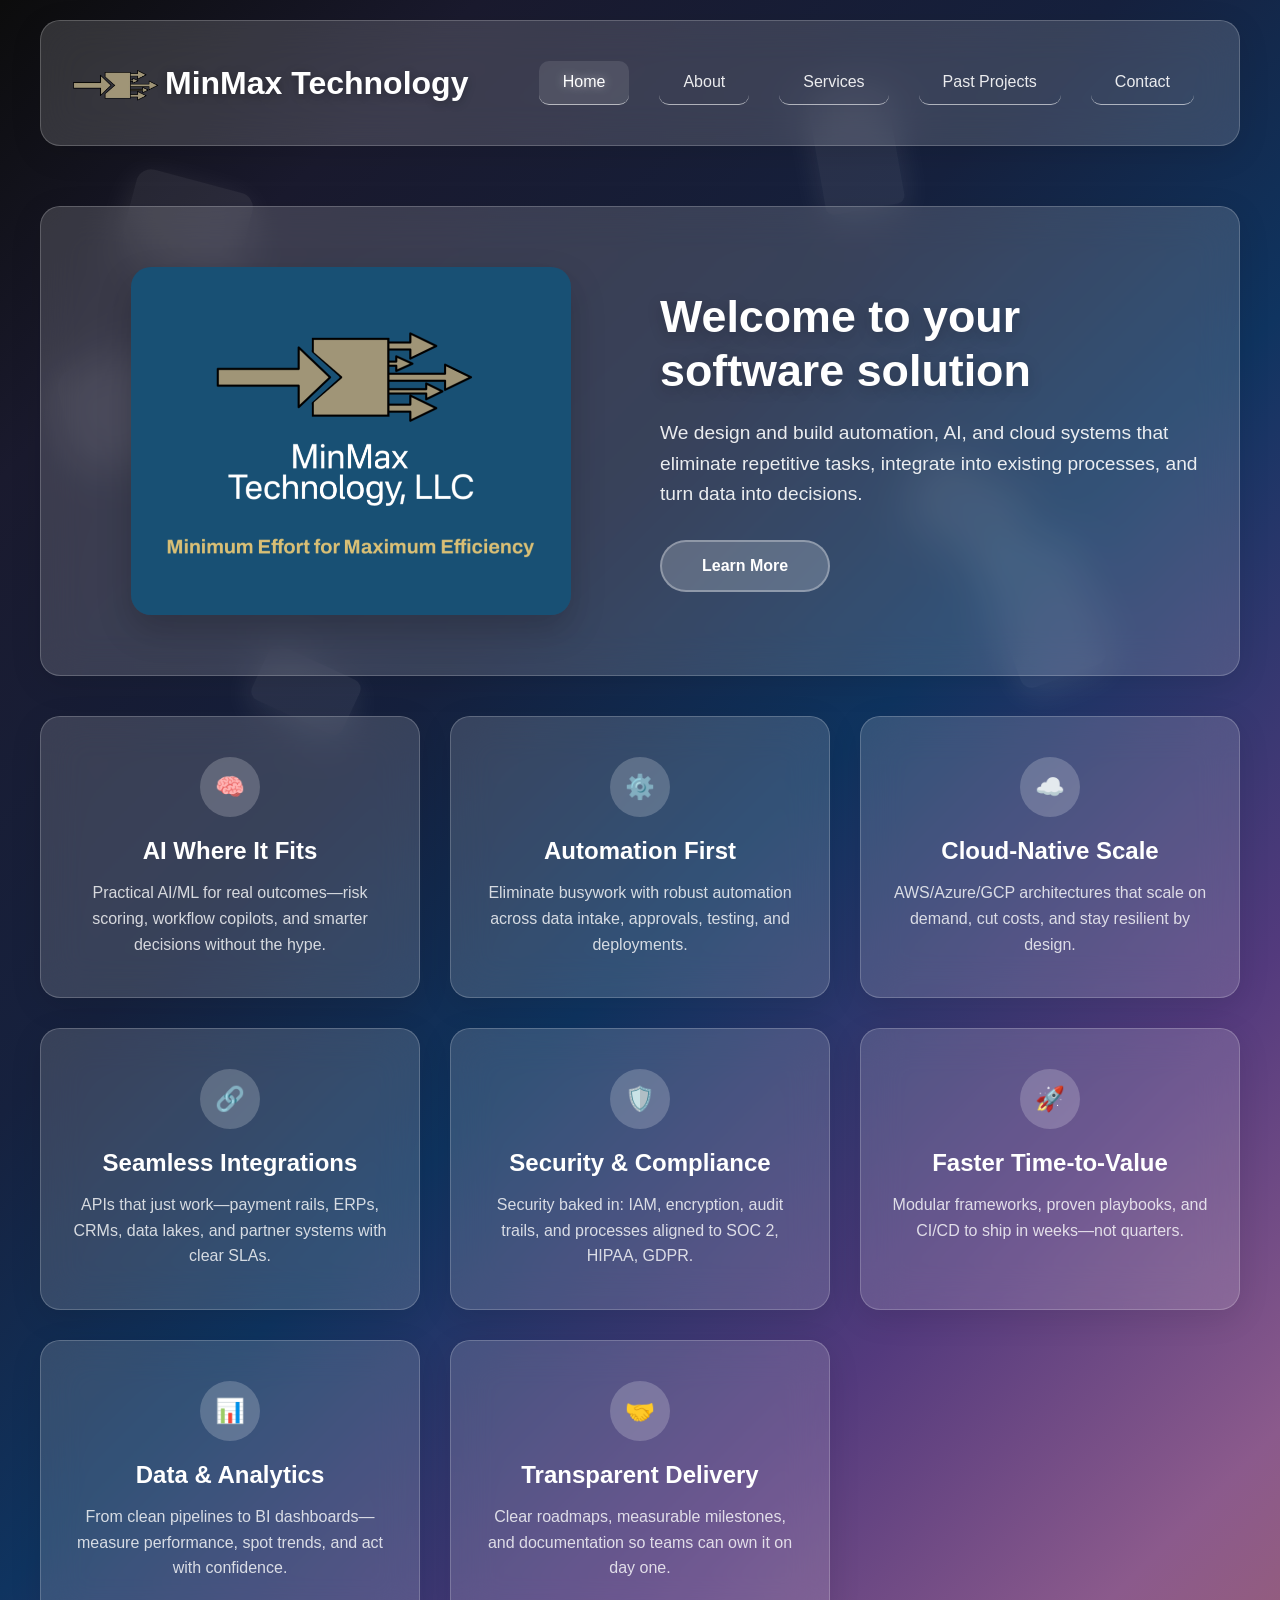
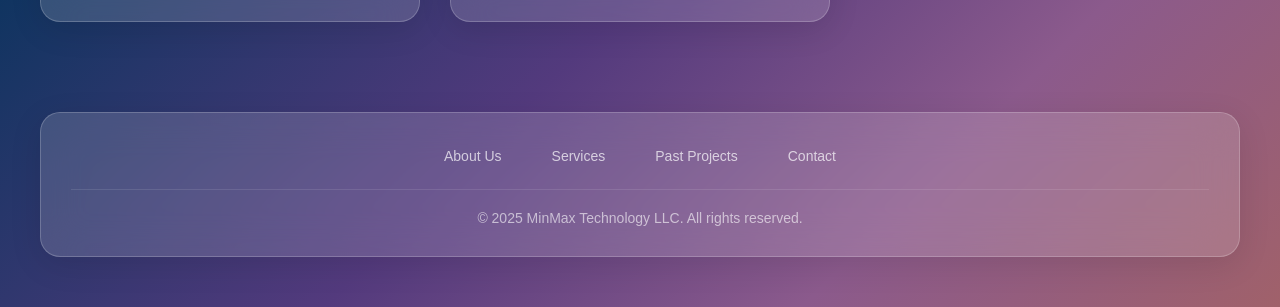
==== index.html @ 724b99bb "Update index.html" ====
<!DOCTYPE html>
<html lang="en">
<head>
    <meta charset="UTF-8">
    <meta name="viewport" content="width=device-width, initial-scale=1.0">
    <title>MinMax Technology</title>
    
    <link rel="stylesheet" href="minmaxcss.css">

    <style>
        
    </style>
</head>
<body>
    <div class="bg-shapes">
        <div class="shape"></div>
        <div class="shape"></div>
        <div class="shape"></div>
        <div class="shape"></div>
        <div class="shape"></div>
        <div class="shape"></div>
    </div>

    <!-- SINGLE NAVIGATION HEADER -->
    <header>
        <div class="container">
            <nav class="glass">
                <div class="logo" onclick="showPage('home')">
                    <div class="logo-icon">
						<img src="images/favicon.png" alt="Modern Technology Interaction" width="100"/>
                    </div>
                    <span>MinMax Technology</span>
                </div>
                <div class="nav-links">
                    <a href="#" onclick="showPage('home')" class="active">Home</a>
                    <a href="#" onclick="showPage('about')">About</a>
                    <a href="#" onclick="showPage('services')">Services</a>
					<a href="#" onclick="showPage('casestudies')">Past Projects</a>
                    <a href="#" onclick="showPage('contact')">Contact</a>
					
                </div>
            </nav>
        </div>
    </header>

    <!-- HOME PAGE -->
    <div id="home" class="page active">
        <div class="container">
            <div class="content-wrapper">
                <section class="hero glass">
                    <div class="hero-image">
                        <img src="images/MainLogo.png" alt="Modern Technology Interaction" />
                    </div>
                    <div class="hero-content">
                        <h1>Welcome to your software solution</h1>
                        <p>We design and build automation, AI, and cloud systems that eliminate repetitive tasks, integrate into existing processes, and turn data into decisions.</p>
                        <a href="#" class="cta-button" onclick="showPage('about')">Learn More</a>
                    </div>
                </section>

				<section class="features">
				  <div class="feature-card glass">
					<div class="feature-icon">🧠</div>
					<h3>AI Where It Fits</h3>
					<p>Practical AI/ML for real outcomes—risk scoring, workflow copilots, and smarter decisions without the hype.</p>
				  </div>

				  <div class="feature-card glass">
					<div class="feature-icon">⚙️</div>
					<h3>Automation First</h3>
					<p>Eliminate busywork with robust automation across data intake, approvals, testing, and deployments.</p>
				  </div>

				  <div class="feature-card glass">
					<div class="feature-icon">☁️</div>
					<h3>Cloud-Native Scale</h3>
					<p>AWS/Azure/GCP architectures that scale on demand, cut costs, and stay resilient by design.</p>
				  </div>

				  <div class="feature-card glass">
					<div class="feature-icon">🔗</div>
					<h3>Seamless Integrations</h3>
					<p>APIs that just work—payment rails, ERPs, CRMs, data lakes, and partner systems with clear SLAs.</p>
				  </div>

				  <div class="feature-card glass">
					<div class="feature-icon">🛡️</div>
					<h3>Security & Compliance</h3>
					<p>Security baked in: IAM, encryption, audit trails, and processes aligned to SOC 2, HIPAA, GDPR.</p>
				  </div>

				  <div class="feature-card glass">
					<div class="feature-icon">🚀</div>
					<h3>Faster Time-to-Value</h3>
					<p>Modular frameworks, proven playbooks, and CI/CD to ship in weeks—not quarters.</p>
				  </div>

				  <div class="feature-card glass">
					<div class="feature-icon">📊</div>
					<h3>Data & Analytics</h3>
					<p>From clean pipelines to BI dashboards—measure performance, spot trends, and act with confidence.</p>
				  </div>

				  <div class="feature-card glass">
					<div class="feature-icon">🤝</div>
					<h3>Transparent Delivery</h3>
					<p>Clear roadmaps, measurable milestones, and documentation so teams can own it on day one.</p>
				  </div>
				</section>

            </div>
        </div>
    </div>

   <!-- ABOUT PAGE -->
	<div id="about" class="page">
		<div class="container">
			<div class="content-wrapper">
				<section class="about-content">
				<div class="about-text glass" style="grid-column:1 / -1;max-width:900px;margin:0 auto;text-align:center;">
					<h2>Our Philosophy</h2>
					<p>At MinMax Technology, everything we build starts with three pillars: <strong>Integrity</strong>, <strong>Commitment to Satisfaction</strong>, and <strong>Affordability</strong>.</p>
					<p>Our customer specific consulting, provides clients solutions tailored to their specific needs. Our goal is to provide or create the best software at the best possible price. Our expert team will find or create easy to adopt tools that make the most sense for you.</p>
					<p>Helping clients is not just building a tool or implementing software. At MinMax Technology we are with you through the entire process. Our goal is to develop a quality product that your team will be experts in using. The final project is just the beginning. Our customer support team will be available to field questions and provide ongoing support.</p>
					<p>We design smart, streamlined solutions that deliver real, measurable value. Our pricing is always fair and transparent, allowing us to focus on what matters most—your company and its needs.</p>
					<a href="#" class="cta-button" onclick="showPage('services')">Our Services</a>
				</div>
				</section>


 <!-- Team section temporarily disabled
				<section class="team-section">
					<h2>Meet Our Team</h2>
					<div class="team-grid">
						<div class="team-member glass">
							<div class="team-avatar">👨‍💼</div>
							<h3>John Anderson</h3>
							<p class="role">CEO & Founder</p>
							<p class="bio">Visionary leader with 15+ years in digital innovation, driving our mission to create exceptional user experiences.</p>
							<div class="team-social">
								<a href="#" title="Email">📧</a>
								<a href="#" title="LinkedIn">💼</a>
								<a href="#" title="Twitter">🐦</a>
							</div>
						</div>
						<div class="team-member glass">
							<div class="team-avatar">👩‍🎨</div>
							<h3>Sarah Chen</h3>
							<p class="role">Creative Director</p>
							<p class="bio">Award-winning designer specializing in modern UI/UX, bringing artistic vision to every project.</p>
							<div class="team-social">
								<a href="#" title="Email">📧</a>
								<a href="#" title="LinkedIn">💼</a>
								<a href="#" title="Portfolio">🎨</a>
							</div>
						</div>
						<div class="team-member glass">
							<div class="team-avatar">👨‍💻</div>
							<h3>Michael Torres</h3>
							<p class="role">Lead Developer</p>
							<p class="bio">Full-stack expert passionate about clean code and innovative web technologies.</p>
							<div class="team-social">
								<a href="#" title="Email">📧</a>
								<a href="#" title="LinkedIn">💼</a>
								<a href="#" title="GitHub">💻</a>
							</div>
						</div>
						<div class="team-member glass">
							<div class="team-avatar">👩‍💻</div>
							<h3>Emma Wilson</h3>
							<p class="role">Senior Developer</p>
							<p class="bio">Frontend specialist with expertise in React and modern JavaScript frameworks.</p>
							<div class="team-social">
								<a href="#" title="Email">📧</a>
								<a href="#" title="LinkedIn">💼</a>
								<a href="#" title="GitHub">💻</a>
							</div>
						</div>
						<div class="team-member glass">
							<div class="team-avatar">👨‍🎨</div>
							<h3>David Kim</h3>
							<p class="role">UX Designer</p>
							<p class="bio">User experience expert focused on creating intuitive and accessible digital products.</p>
							<div class="team-social">
								<a href="#" title="Email">📧</a>
								<a href="#" title="LinkedIn">💼</a>
								<a href="#" title="Behance">🎨</a>
							</div>
						</div>
						<div class="team-member glass">
							<div class="team-avatar">👩‍💼</div>
							<h3>Lisa Martinez</h3>
							<p class="role">Project Manager</p>
							<p class="bio">Certified PMP with a track record of delivering complex projects on time and budget.</p>
							<div class="team-social">
								<a href="#" title="Email">📧</a>
								<a href="#" title="LinkedIn">💼</a>
								<a href="#" title="Calendar">📅</a>
							</div>
						</div>
					</div>
				</section>
				 -->
			</div>
		</div>
	</div>


    <!-- SERVICES PAGE -->
    <div id="services" class="page">
        <div class="container">
            <div class="content-wrapper" style="text-align:center;">
				<section class="service-card glass" style="margin-bottom: 2rem; text-align:center;">
				  <h1>Our Services</h1>
				  <p></p>
				  <h2>From automation and AI to cloud, integrations, and enterprise platforms — we deliver technology that streamlines operations, reduces costs, and accelerates growth.</h2>
				  <p></p>
				  <a href="#" class="cta-button" onclick="showPage('casestudies')">Past Projects</a>
				</section>
                <section class="services-grid">
					<div class="service-card glass">
						<div class="service-header">
							<div class="service-icon">🎨</div> <!-- Fits already -->
							<h3>Custom Software Development</h3>
						</div>
						<p>Web Apps (Java, .NET, Python, PHP), Mobile Apps (iOS, Android, Flutter), Desktop (Electron, Qt), Cross-platform, Legacy Migration. </p>
					</div>

					<div class="service-card glass">
						<div class="service-header">
							<div class="service-icon">💻</div> <!-- Fits already -->
							<h3>Enterprise Application Development</h3>
						</div>
						<p>ERP/CRM/HRMS/DMS systems, automation tools, Salesforce/Zoho/HubSpot, workflow engines. </p>
					</div>

					<div class="service-card glass">
						<div class="service-header">
							<div class="service-icon">☁️</div> <!-- Changed from 📱 to cloud -->
							<h3>Cloud Services & Infrastructure</h3>
						</div>
						<p>AWS, Azure, GCP; cloud migration, serverless apps, IaC with Terraform/CDK, cost optimization. </p>
					</div>

					<div class="service-card glass">
						<div class="service-header">
							<div class="service-icon">🚀</div> <!-- Fits already -->
							<h3>DevOps, SRE & Automation</h3>
						</div>
						<p>CI/CD, Docker, Kubernetes, monitoring (Prometheus, ELK), SRE practices, chaos engineering. </p>
					</div>

					<div class="service-card glass">
						<div class="service-header">
							<div class="service-icon">🤖</div> <!-- Changed from ☁️ to robot -->
							<h3>Artificial Intelligence & Machine Learning</h3>
						</div>
						<p>Forecasting, NLP (chatbots, sentiment), ML ops, recommendation engines, AI for verticals. </p>
					</div>

					<div class="service-card glass">
						<div class="service-header">
							<div class="service-icon">👁️</div> <!-- Changed from 🔐 to eye -->
							<h3>Computer Vision Services</h3>
						</div>
						<p>OCR, object detection, face/emotion, license plates, industrial vision, AI surveillance. </p>
					</div>

					<div class="service-card glass">
						<div class="service-header">
							<div class="service-icon">📊</div> <!-- Changed from 🔐 to chart -->
							<h3>Data Engineering & Analytics</h3>
						</div>
						<p>ETL, data lakes, warehouses, real-time pipelines, BI tools (Power BI, Tableau, Looker). </p>
					</div>			

					<div class="service-card glass">
						<div class="service-header">
							<div class="service-icon">🧠</div> <!-- Changed from 🔐 to brain -->
							<h3>Generative AI & Agentic AI</h3>
						</div>
						<p>LLM chatbots, RAG, embeddings, custom tuning, AI co-pilots for CRM/ERP/dev tools.  </p>
					</div>

					<div class="service-card glass">
						<div class="service-header">
							<div class="service-icon">🧪</div> <!-- Changed from 🔐 to lab flask -->
							<h3>QA & Testing Services</h3>
						</div>
						<p>Manual, automation, API, performance, security testing with full coverage tooling. </p>
					</div>	

					<div class="service-card glass">
						<div class="service-header">
							<div class="service-icon">🛡️</div> <!-- Changed from 🔐 to shield -->
							<h3>Cybersecurity & Compliance</h3>
						</div>
						<p>Pen testing, IAM, SOC 2, HIPAA, GDPR, code audits, SIEM, threat detection.  </p>
					</div>						

					<div class="service-card glass">
						<div class="service-header">
							<div class="service-icon">🔗</div> <!-- Changed from 🔐 to chain link -->
							<h3>API & Integration Services</h3>
						</div>
						<p>REST, GraphQL, gateways, Kafka, 3rd-party integrations, webhook-based systems. </p>
					</div>	

					<div class="service-card glass">
						<div class="service-header">
							<div class="service-icon">⚡</div> <!-- Changed from 🔐 to lightning -->
							<h3>Low-Code / No-Code Solutions</h3>
						</div>
						<p>Internal dashboards, workflow builders, drag/drop tools (PowerApps, OutSystems).  </p>
					</div>		
										
					<div class="service-card glass">
						<div class="service-header">
							<div class="service-icon">🎯</div> <!-- Changed from 🔐 to target -->
							<h3>UI/UX Design & Frontend</h3>
						</div>
						<p>Wireframes, responsive layouts, accessibility audits, component libraries, design systems.  </p>
					</div>		

					<div class="service-card glass">
						<div class="service-header">
							<div class="service-icon">🏭</div> <!-- Changed from 🔐 to factory -->
							<h3>Industry-specific Digital Solutions</h3>
						</div>
						<p>Insurance, Fintech, Retail, Logistics, Healthcare, Manufacturing — tailored digital tools. </p>
					</div>		

					<div class="service-card glass">
						<div class="service-header">
							<div class="service-icon">🔬</div> <!-- Changed from 🔐 to microscope -->
							<h3>Emerging Tech & R&D</h3>
						</div>
						<p>Blockchain, IoT, Digital Twins, AR/VR, voice assistants, edge computing innovation. </p>
					</div>		

					<div class="service-card glass">
						<div class="service-header">
							<div class="service-icon">👥</div> <!-- Changed from 🔐 to people -->
							<h3>IT Consulting & Staff Augmentation</h3>
						</div>
						<p>Tech strategy, app support, dedicated dev/QA/PMs, 24x7 ops, transformation guidance.  </p>
					</div>
		
                </section>
            </div>
        </div>
    </div>
	

	
	<!-- Case Studies PAGE -->
<div id="casestudies" class="page">
  <div class="container">
    <div class="content-wrapper">

      <section class="service-card glass" style="margin-bottom: 2rem;">
        <h1>Smarter Insurance Decisions Through Automation</h1>
        <p></p>
        <p>An insurance company in the Middle East was stuck with a slow, rule-heavy process that made it hard to keep up with the market. Every change meant manual updates, delays, and the risk of human error. By using AI to gather data automatically, identify risks faster, and update models in real time, the underwriting process became quicker, more accurate, and consistent — freeing staff to focus on high-value decisions and giving customers faster answers.</p>
        <h4 style="color:black;font-weight:bold;">Sector: Insurance</h4>
      </section>

      <section class="service-card glass" style="margin-bottom: 2rem;">
        <h1>Turning Credit Assessments from Slow to Streamlined</h1>
        <p></p>
        <p>A fast-growing lender in the Philippines was held back by an outdated, manual process for assessing credit risk. Slow decision-making, limited data access, and rigid rules made it hard to adapt to changing market conditions. With AI-driven risk models and automated data analysis, credit assessments became faster, more accurate, and tailored to the company’s strategy. This reduced the risk of defaults, improved portfolio quality, and gave the business a stronger competitive edge.</p>
        <h4 style="color:black;font-weight:bold;">Sector: Finance</h4>
      </section>

      <section class="service-card glass" style="margin-bottom: 2rem;">
        <h1>Modernizing Payments Platforms for Growth</h1>
        <p></p>
        <p>A leading U.S. payments provider was limited by an outdated platform that couldn’t scale, adapt, or meet modern compliance standards. Inefficient workflows, rising maintenance costs, and rigid technology slowed innovation. By adopting a re-engineered, cloud-enabled platform with modern architecture, streamlined processes, and improved governance, the business gained the flexibility to scale, cut development time and costs, improve user experience, and stay ahead of industry changes.</p>
        <h4 style="color:black;font-weight:bold;">Sector: Finance</h4>
      </section>

      <section class="service-card glass" style="margin-bottom: 2rem;">
        <h1>Bringing Modern Portals to Legacy Insurance Systems</h1>
        <p></p>
        <p>A major insurance provider in the Middle East and Africa needed to launch multiple digital portals quickly without fully replacing its legacy systems. Market demands, tight timelines, and limited experience with new technologies made this a challenge. By creating nimble, user-friendly portals that integrated seamlessly with existing systems, the solution delivered faster time-to-market, improved user satisfaction, and expanded access across customers, brokers, and employees — all while preserving prior technology investments and enabling future growth.</p>
        <h4 style="color:black;font-weight:bold;">Sector: Insurance</h4>
      </section>

      <section class="service-card glass" style="margin-bottom: 2rem;">
        <h1>Modernizing a Global Insurance Core for the Digital Era</h1>
        <p></p>
        <p>A leading $10B insurance provider operating across MENA and Europe faced the challenge of running a feature-rich but outdated monolithic core application that was slow, costly, and hard to scale. Competitive pressure and shifting technology demands made modernization urgent. Through a phased approach, the core was re-architected with microservices, modular front-end migrations, and cloud-ready, configurable components. This improved maintainability, flexibility, and scalability, boosted process efficiency by 5x, cut feature delivery time by two-thirds, and reduced costs by 30% per feature — all while enhancing customer experience and laying the foundation for future growth.</p>
        <h4 style="color:black;font-weight:bold;">Sector: Insurance</h4>
      </section>

      <section class="service-card glass" style="margin-bottom: 2rem;">
        <h1>Real-Time Logistics Visibility with Cloud-Native Solutions</h1>
        <p></p>
        <p>A U.S.-based logistics aggregator needed to scale quickly while improving shipment visibility and streamlining integrations with multiple carriers and partners. Legacy systems couldn’t keep pace, and the lack of real-time tracking slowed operations and impacted customer experience. By leveraging a cloud-native, serverless architecture with AWS services for event-driven workflows, real-time analytics, and secure integrations, the platform gained the flexibility to scale on demand, deliver accurate shipment updates instantly, and reduce integration complexity — all while ensuring robust security and compliance.</p>
        <h4 style="color:black;font-weight:bold;">Sector: Logistics</h4>
      </section>

      <section class="service-card glass" style="margin-bottom: 2rem;">
        <h1>Faster Banking Features Without Disrupting the Core</h1>
        <p></p>
        <p>A Germany-based core banking software provider needed to speed up feature delivery and handle custom implementations without straining its core development team. The challenge included a shortage of specialized cloud engineering skills, integration hurdles between on-premise and cloud environments, and rising implementation costs. By adopting a hybrid cloud model with dedicated development teams, best-practice integration standards, and automation for testing and deployment, the solution delivered faster feature rollouts, improved cost efficiency, and strengthened security and compliance — all while maintaining seamless banking operations.</p>
        <h4 style="color:black;font-weight:bold;">Sector: Finance</h4>
      </section>

      <section class="service-card glass" style="margin-bottom: 2rem;">
        <h1>Simplifying Financial API Integrations</h1>
        <p></p>
        <p>A fintech company in Africa needed to connect its lending and mobile wallet platforms with payment gateways, telecom providers, and other financial services. Existing APIs were slow to integrate, hard to scale, and lacked built-in compliance features. By redesigning the API infrastructure for scalability and adopting robust API management tools, integrations became faster, more secure, and easier to maintain. Automated testing, agile development, and clear documentation further reduced integration time, improved performance, and accelerated the rollout of new features.</p>
        <h4 style="color:black;font-weight:bold;">Sector: Finance</h4>
      </section>

      <section class="service-card glass" style="margin-bottom: 2rem;">
        <h1>Seamless Logistics Integrations with Open-Source APIs</h1>
        <p></p>
        <p>A nationwide U.S. logistics provider faced complex, error-prone integrations with shipping carriers, customs authorities, and supply chain platforms. Manual processes slowed operations, inaccurate data caused delays, and the existing setup couldn’t scale to support growth. By implementing an open-source API integration tool with customizable workflows and real-time data synchronization, the solution streamlined processes, improved data accuracy, reduced manual errors, and enhanced scalability — enabling faster decision-making, better customer experiences, and the flexibility to integrate with new partners efficiently.</p>
        <h4 style="color:black;font-weight:bold;">Sector: Logistics</h4>
      </section>

      <section class="service-card glass" style="margin-bottom: 2rem;">
        <h1>Scaling QA for a Global Clinical Research Leader</h1>
        <p></p>
        <p>A leading $5B clinical research organization in Ireland needed to scale its quality assurance capabilities to keep pace with a growing portfolio of projects. Coordinating across multiple vendors, aligning testing practices with internal standards, and managing complex test data were significant challenges. By implementing a structured testing strategy with strong communication loops, realistic test environments, strict data privacy controls, and collaborative workflows, the solution improved testing efficiency, enhanced software quality, and ensured consistent, secure, and timely delivery of project outcomes.</p>
        <h4 style="color:black;font-weight:bold;">Sector: Clinical</h4>
      </section>

      <section class="service-card glass" style="margin-bottom: 2rem;">
        <h1>Boosting Insurance Software Quality with Automation Testing</h1>
        <p></p>
        <p>A North America–based startup in insurance regulatory solutions needed to improve the quality, speed, and reliability of its software testing to meet aggressive go-to-market goals. Complex integrations, legacy system compatibility, and the need for high-performance API testing created significant challenges. By introducing reusable automated test suites, integrating testing into CI/CD pipelines, and validating performance at scale, the solution streamlined testing workflows, improved defect detection, and accelerated release cycles — resulting in faster delivery, higher software quality, and better customer satisfaction.</p>
        <h4 style="color:black;font-weight:bold;">Sector: Insurance</h4>
      </section>

      <section class="service-card glass" style="margin-bottom: 2rem;">
        <h1>Streamlining Payments Development with CI/CD Automation</h1>
        <p></p>
        <p>A North America–based payments startup needed to streamline its software development and deployment processes to support growth and improve delivery speed. Collaboration gaps, manual workflows, and inconsistent environments were slowing progress. By adopting enterprise DevOps practices — including CI/CD pipelines, infrastructure as code, automated testing, and proactive monitoring — the solution improved team collaboration, reduced errors, and accelerated release cycles. This resulted in more efficient workflows, higher software quality, and faster time-to-market for new features.</p>
        <h4 style="color:black;font-weight:bold;">Sector: Finance</h4>
      </section>

      <section class="service-card glass" style="margin-bottom: 2rem;">
        <h1>And many more!</h1>
        <p></p>
		<a href="#" class="cta-button" onclick="showPage('contact')">Contact Us!</a>
      </section>

    </div>
  </div>
</div>


	
	

    <!-- CONTACT PAGE -->
    <div id="contact" class="page">
        <div class="container">
            <div class="content-wrapper">
                <section class="contact-grid">
                    <div class="contact-form glass">
                        <h2>Get In Touch</h2>
						<form id="contactForm"
							  action="https://formspree.io/f/xrbkadon"
							  method="POST"
							  accept-charset="UTF-8">

						  <div class="form-group">
							<label for="full-name">Full Name</label>
							<input type="text" id="full-name" name="name"
								   placeholder="Enter your full name"
								   required autocomplete="name">
						  </div>

						  <div class="form-group">
							<label for="email">Email Address</label>
							<!-- Formspree expects the user's email in "email" -->
							<input type="email" id="email" name="email"
								   placeholder="Enter your email"
								   required autocomplete="email" inputmode="email">
						  </div>

						  <div class="form-group">
							<label for="subject">Subject</label>
							<input type="text" id="subject" name="subject"
								   placeholder="What's this about?">
						  </div>

						  <div class="form-group">
							<label for="message">Message</label>
							<textarea id="message" name="message"
									  placeholder="Tell us about your project..."
									  required></textarea>
						  </div>

						  <!-- Optional: customize email subject line -->
						  <input type="hidden" name="_subject" value="New MinMax Technology Email!">

						  <!-- Honeypot for spam bots -->
						  <input type="text" name="_gotcha" style="display:none" tabindex="-1" autocomplete="off">

						  <!-- Optional: redirect after success -->
						  <input type="hidden" name="_next" value="https://minmaxtechnology.com/thank-you.html">

						  <!-- Use a plain submit input to avoid JS intercepts -->
						  <input type="submit" value="Send Message" class="cta-button">
						</form>


                    </div>

                    <div class="contact-info glass">
                        <h2>Contact Information</h2>
                        
                        <div class="contact-item">
                            <div class="contact-item-icon">📧</div>
                            <div class="contact-item-text">
                                <h4>Email</h4>
                                <p>Sales@MinMaxTechnology.com</p>
                            </div>
                        </div>

                    </div>
                </section>
            </div>
        </div>
    </div>

    <!-- SINGLE FOOTER -->
    <div id="footer">
        <div class="container">
            <footer class="glass">
                <div class="footer-content">
					<div class="footer-links">
						<a href="#" onclick="showPage('about')">About Us</a>
						<a href="#" onclick="showPage('services')">Services</a>
						<a href="#" onclick="showPage('casestudies')">Past Projects</a>
						<a href="#" onclick="showPage('contact')">Contact</a>
					</div>
                    <div class="copyright">
                        &copy; 2025 MinMax Technology LLC. All rights reserved.</a>
                    </div>
                </div>
            </footer>
        </div>
    </div>
<script src="minmaxjs.js"></script>
</body>
</html>
---- minmaxcss.css ----
@charset "utf-8";
/*

TemplateMo 592 glossy touch

https://templatemo.com/tm-592-glossy-touch

*/

* {
    margin: 0;
    padding: 0;
    box-sizing: border-box;
    button[type="submit"] {
        font-family: inherit;
        font-size: 16px;
    }
}
body {
    font-family: "Segoe UI", Tahoma, Geneva, Verdana, sans-serif;
    background: linear-gradient(
        135deg,
        #0c0c0c 0%,
        #1a1a2e 15%,
        #16213e 35%,
        #0f3460 50%,
        #533a7d 70%,
        #8b5a8c 85%,
        #a0616a 100%
    );
    min-height: 100vh;
    overflow-x: hidden;
}
/* Animated background elements */
.bg-shapes {
    position: fixed;
    top: 0;
    left: 0;
    width: 100%;
    height: 100%;
    z-index: -1;
    overflow: hidden;
}
.shape {
    position: absolute;
    background: rgba(255, 255, 255, 0.08);
    animation: float 6s ease-in-out infinite;
    box-shadow: 0 8px 32px rgba(255, 255, 255, 0.1);
}
.shape:nth-child(1) {
    width: 120px;
    height: 80px;
    border-radius: 15px;
    top: 20%;
    left: 10%;
    animation-delay: 0s;
    transform: rotate(15deg);
}
.shape:nth-child(2) {
    width: 90px;
    height: 140px;
    border-radius: 12px;
    top: 60%;
    right: 15%;
    animation-delay: 2s;
    transform: rotate(-20deg);
}
.shape:nth-child(3) {
    width: 100px;
    height: 60px;
    border-radius: 10px;
    bottom: 20%;
    left: 20%;
    animation-delay: 4s;
    transform: rotate(25deg);
}
.shape:nth-child(4) {
    width: 80px;
    height: 120px;
    border-radius: 8px;
    top: 10%;
    right: 30%;
    animation-delay: 1s;
    transform: rotate(-10deg);
}
.shape:nth-child(5) {
    width: 110px;
    height: 70px;
    border-radius: 14px;
    bottom: 40%;
    right: 20%;
    animation-delay: 3s;
    transform: rotate(30deg);
}
.shape:nth-child(6) {
    width: 95px;
    height: 95px;
    border-radius: 20px;
    top: 40%;
    left: 5%;
    animation-delay: 5s;
    transform: rotate(-15deg);
}
@keyframes float {
    0%,
    100% {
        transform: translateY(0px) rotate(var(--start-rotation, 0deg));
    }
    50% {
        transform: translateY(-20px)
            rotate(calc(var(--start-rotation, 0deg) + 180deg));
    }
}
/* Glass container styles */
.glass {
    background: rgba(255, 255, 255, 0.15);
    backdrop-filter: blur(20px);
    border: 1px solid rgba(255, 255, 255, 0.2);
    border-radius: 20px;
    box-shadow: 0 8px 32px rgba(0, 0, 0, 0.1);
    transition: all 0.3s ease;
    position: relative;
    overflow: hidden;
}
.glass:hover {
    background: rgba(255, 255, 255, 0.2);
    transform: translateY(-5px);
    box-shadow: 0 15px 45px rgba(0, 0, 0, 0.15);
}
/* Header styles */
header {
    padding: 20px;
}
.container {
    max-width: 1200px;
    margin: 0 auto;
}
/* Navigation styles */
nav {
    display: flex;
    justify-content: space-between;
    align-items: center;
    padding: 30px 45px;
}
.logo {
    font-size: 32px;
    font-weight: bold;
    color: white;
    text-shadow: 0 2px 10px rgba(0, 0, 0, 0.3);
    display: flex;
    align-items: center;
    gap: 15px;
    cursor: pointer;
}
.logo-icon {
    width: 64px;
    height: 64px;
    display: flex;
    align-items: center;
    justify-content: center;
}
.logo-icon svg {
    width: 100%;
    height: 100%;
    filter: drop-shadow(0 2px 8px rgba(0, 0, 0, 0.3));
    transition: all 0.3s ease;
}
.logo:hover .logo-icon svg {
    transform: scale(1.1) translateY(-2px);
    filter: drop-shadow(0 4px 12px rgba(255, 255, 255, 0.4));
}
.nav-links {
    display: flex;
    gap: 30px;
}
.nav-links a {
    color: rgba(255, 255, 255, 0.9);
    text-decoration: none;
    font-weight: 500;
    transition: all 0.3s ease;
    padding: 12px 24px 13px 24px;
    border-radius: 10px;
    cursor: pointer;
    font-size: 16px;
	border-bottom: 1px solid rgba(255, 255, 255, 0.6);
}
.nav-links a:hover,
.nav-links a.active {
    color: white;
    background: rgba(255, 255, 255, 0.1);
    text-shadow: 0 0 10px rgba(255, 255, 255, 0.5);
}
/* Page system */
.page {
    display: none;
    min-height: 100vh;
    padding: 40px 20px 20px;
}
.page.active {
    display: block;
}
/* Content wrapper to contain page content */
.content-wrapper {
    min-height: calc(100vh - 300px);
}
/* Home page styles */
.hero {
    display: grid;
    grid-template-columns: 1fr 1fr;
    gap: 40px;
    align-items: center;
    padding: 60px 40px;
    margin-bottom: 40px;
}
.hero-image {
    display: flex;
    justify-content: center;
    align-items: center;
}
.hero-image img {
    width: 100%;
    max-width: 440px;
    height: auto;
    border-radius: 20px;
    box-shadow: 0 15px 35px rgba(0, 0, 0, 0.2);
}
.hero-content {
    text-align: left;
}
.hero h1 {
    font-size: 2.8rem;
    color: white;
    margin-bottom: 20px;
    text-shadow: 0 4px 15px rgba(0, 0, 0, 0.2);
    line-height: 1.2;
}
.hero p {
    font-size: 1.2rem;
    color: rgba(255, 255, 255, 0.9);
    margin-bottom: 30px;
    line-height: 1.6;
}
.cta-button {
    display: inline-block;
    padding: 15px 40px;
    background: rgba(255, 255, 255, 0.2);
    color: white;
    text-decoration: none;
    border-radius: 50px;
    font-weight: 600;
    font-family: "Segoe UI", Tahoma, Geneva, Verdana, sans-serif;
    transition: all 0.3s ease;
    border: 2px solid rgba(255, 255, 255, 0.3);
    cursor: pointer;
}
.cta-button:hover {
    background: rgba(255, 255, 255, 0.3);
    transform: translateY(-3px);
    box-shadow: 0 10px 25px rgba(0, 0, 0, 0.2);
}
button[type="submit"] {
    font-family: inherit;
    font-size: 16px;
}
.features {
    display: grid;
    grid-template-columns: repeat(auto-fit, minmax(300px, 1fr));
    gap: 30px;
    margin-bottom: 40px;
}
.feature-card {
    padding: 40px 30px;
    text-align: center;
    color: white;
}
.feature-icon {
    width: 60px;
    height: 60px;
    margin: 0 auto 20px;
    background: rgba(255, 255, 255, 0.2);
    border-radius: 50%;
    display: flex;
    align-items: center;
    justify-content: center;
    font-size: 24px;
}
.feature-card h3 {
    font-size: 1.5rem;
    margin-bottom: 15px;
    color: white;
}
.feature-card p {
    color: rgba(255, 255, 255, 0.8);
    line-height: 1.6;
}
/* About page styles */
.about-content {
    display: grid;
    grid-template-columns: 1fr 1fr;
    gap: 40px;
    margin-bottom: 40px;
    align-items: center;
}
.about-text {
    padding: 40px;
    color: white;
}
.about-text h2 {
    font-size: 2.5rem;
    margin-bottom: 20px;
    text-shadow: 0 2px 10px rgba(0, 0, 0, 0.3);
}
.about-text p {
    font-size: 1.1rem;
    line-height: 1.8;
    color: rgba(255, 255, 255, 0.9);
    margin-bottom: 20px;
}
.stats {
    display: grid;
    grid-template-columns: repeat(auto-fit, minmax(200px, 1fr));
    gap: 30px;
    margin-bottom: 60px;
}
.stat-card {
    text-align: center;
    padding: 30px;
    color: white;
}
.stat-number {
    font-size: 3rem;
    font-weight: bold;
    color: white;
    text-shadow: 0 2px 10px rgba(0, 0, 0, 0.3);
}
.stat-label {
    font-size: 1.1rem;
    color: rgba(255, 255, 255, 0.8);
    margin-top: 10px;
}
/* Team section styles */
.team-section {
    margin-bottom: 60px;
}
.team-section h2 {
    font-size: 2.5rem;
    color: white;
    text-align: center;
    margin-bottom: 50px;
    text-shadow: 0 2px 10px rgba(0, 0, 0, 0.3);
}
.team-grid {
    display: grid;
    grid-template-columns: repeat(3, 1fr);
    gap: 30px;
}
.team-member {
    padding: 40px 30px;
    text-align: center;
    color: white;
    transition: all 0.3s ease;
}
.team-member:hover {
    transform: translateY(-10px);
}
.team-avatar {
    width: 120px;
    height: 120px;
    background: rgba(255, 255, 255, 0.2);
    border-radius: 50%;
    margin: 0 auto 20px;
    display: flex;
    align-items: center;
    justify-content: center;
    font-size: 48px;
    backdrop-filter: blur(10px);
    border: 3px solid rgba(255, 255, 255, 0.3);
    transition: all 0.3s ease;
}
.team-member:hover .team-avatar {
    border-color: rgba(255, 255, 255, 0.5);
    transform: scale(1.05);
    background: rgba(255, 255, 255, 0.25);
}
.team-member h3 {
    font-size: 1.4rem;
    margin-bottom: 8px;
    color: white;
}
.team-member .role {
    font-size: 1rem;
    color: rgba(255, 255, 255, 0.7);
    margin-bottom: 15px;
}
.team-member .bio {
    font-size: 0.9rem;
    line-height: 1.6;
    color: rgba(255, 255, 255, 0.8);
    margin-bottom: 20px;
}
.team-social {
    display: flex;
    justify-content: center;
    gap: 15px;
}
.team-social a {
    width: 36px;
    height: 36px;
    background: rgba(255, 255, 255, 0.1);
    border-radius: 50%;
    display: flex;
    align-items: center;
    justify-content: center;
    color: rgba(255, 255, 255, 0.8);
    text-decoration: none;
    transition: all 0.3s ease;
    backdrop-filter: blur(10px);
    border: 1px solid rgba(255, 255, 255, 0.2);
}
.team-social a:hover {
    background: rgba(255, 255, 255, 0.2);
    transform: translateY(-3px);
    color: white;
}
/* Services page styles */
.services-grid {
    display: grid;
    grid-template-columns: repeat(auto-fit, minmax(350px, 1fr));
    gap: 30px;
    margin-bottom: 40px;
}
.service-card {
    padding: 40px 30px;
    color: white;
    text-align: left;
}
.service-header {
    display: flex;
    align-items: center;
    margin-bottom: 20px;
}
.service-icon {
    width: 50px;
    height: 50px;
    background: rgba(255, 255, 255, 0.2);
    border-radius: 10px;
    display: flex;
    align-items: center;
    justify-content: center;
    font-size: 20px;
    margin-right: 15px;
}
.service-card h3 {
    font-size: 1.4rem;
    color: white;
}
.service-card p {
    color: rgba(255, 255, 255, 0.8);
    line-height: 1.6;
    margin-bottom: 20px;
}
.service-features {
    list-style: none;
}
.service-features li {
    color: rgba(255, 255, 255, 0.7);
    margin-bottom: 8px;
    padding-left: 20px;
    position: relative;
}
.service-features li:before {
    content: "✓";
    position: absolute;
    left: 0;
    color: rgba(255, 255, 255, 0.9);
}
/* Contact page styles */
.contact-grid {
    display: grid;
    grid-template-columns: 1fr 1fr;
    gap: 40px;
    margin-bottom: 40px;
}
.contact-map-section {
    margin-top: 40px;
}
.contact-form {
    padding: 40px;
}
.contact-form h2 {
    color: white;
    font-size: 2rem;
    margin-bottom: 30px;
    text-shadow: 0 2px 10px rgba(0, 0, 0, 0.3);
}
.form-group {
    margin-bottom: 20px;
}
.form-group label {
    display: block;
    color: rgba(255, 255, 255, 0.9);
    margin-bottom: 8px;
    font-weight: 500;
}
.form-group input,
.form-group textarea {
    width: 100%;
    padding: 15px;
    background: rgba(255, 255, 255, 0.1);
    border: 1px solid rgba(255, 255, 255, 0.2);
    border-radius: 10px;
    color: white;
    font-size: 16px;
    font-family: "Segoe UI", Tahoma, Geneva, Verdana, sans-serif;
    backdrop-filter: blur(10px);
    transition: all 0.3s ease;
}
.form-group input:focus,
.form-group textarea:focus {
    outline: none;
    background: rgba(255, 255, 255, 0.15);
    border-color: rgba(255, 255, 255, 0.4);
    box-shadow: 0 0 20px rgba(255, 255, 255, 0.1);
}
.form-group input::placeholder,
.form-group textarea::placeholder {
    color: rgba(255, 255, 255, 0.6);
}
.form-group textarea {
    height: 120px;
    resize: vertical;
    line-height: 1.5;
}
.contact-info {
    padding: 40px;
    color: white;
}
.contact-info h2 {
    font-size: 2rem;
    margin-bottom: 30px;
    text-shadow: 0 2px 10px rgba(0, 0, 0, 0.3);
}
.contact-item {
    display: flex;
    align-items: center;
    margin-bottom: 25px;
}
.contact-item-icon {
    width: 40px;
    height: 40px;
    background: rgba(255, 255, 255, 0.2);
    border-radius: 10px;
    display: flex;
    align-items: center;
    justify-content: center;
    margin-right: 15px;
    font-size: 18px;
}
.contact-item-text h4 {
    color: white;
    margin-bottom: 5px;
}
.contact-item-text p {
    color: rgba(255, 255, 255, 0.8);
}
.contact-map {
    padding: 40px;
    color: white;
    width: 100%;
}
.contact-map h2 {
    font-size: 2rem;
    margin-bottom: 30px;
    text-shadow: 0 2px 10px rgba(0, 0, 0, 0.3);
    text-align: center;
}
.map-container {
    width: 100%;
    height: 500px;
    background: rgba(255, 255, 255, 0.1);
    border-radius: 15px;
    border: 1px solid rgba(255, 255, 255, 0.2);
    overflow: hidden;
    position: relative;
    backdrop-filter: blur(10px);
}
.map-placeholder {
    width: 100%;
    height: 100%;
    display: flex;
    align-items: center;
    justify-content: center;
    flex-direction: column;
    color: rgba(255, 255, 255, 0.8);
    text-align: center;
}
.map-placeholder-icon {
    font-size: 64px;
    margin-bottom: 20px;
    opacity: 0.7;
}
.map-placeholder p {
    margin: 8px 0;
    font-size: 16px;
}
.map-placeholder .address {
    font-size: 18px;
    font-weight: 600;
    margin-bottom: 20px;
}
.map-placeholder .integration-note {
    font-size: 14px;
    opacity: 0.6;
    margin-top: 20px;
}
/* Footer styles */
#footer {
    margin-top: 60px;
    padding: 30px 0;
}
.footer-content {
    padding: 30px;
    text-align: center;
    color: rgba(255, 255, 255, 0.8);
}
.footer-links {
    display: flex;
    justify-content: center;
    gap: 30px;
    margin-bottom: 20px;
    flex-wrap: wrap;
}
.footer-links a {
    color: rgba(255, 255, 255, 0.7);
    text-decoration: none;
    font-size: 14px;
    transition: color 0.3s ease;
    padding: 5px 10px;
}
.footer-links a:hover {
    color: white;
    text-shadow: 0 0 10px rgba(255, 255, 255, 0.5);
}
.copyright {
    font-size: 14px;
    color: rgba(255, 255, 255, 0.6);
    border-top: 1px solid rgba(255, 255, 255, 0.1);
    padding-top: 20px;
}
.copyright a {
	color: rgba(255, 255, 255, 0.6);
	text-decoration: none;
}
/* Responsive design */
@media (max-width: 1024px) {
    .team-grid {
        grid-template-columns: repeat(2, 1fr);
    }
}
@media (max-width: 768px) {
    /* Adjust padding for mobile */
    .page {
        padding: 30px 20px 20px;
    }
    .content-wrapper {
        min-height: auto;
    }
    .hero {
        grid-template-columns: 1fr;
        text-align: center;
        gap: 20px;
    }
    .hero-content {
        text-align: center;
    }
    .hero h1 {
        font-size: 2.5rem;
    }
    nav {
        flex-direction: column;
        gap: 20px;
        padding: 20px 30px;
    }
    .nav-links {
        gap: 15px;
        justify-content: center;
        flex-direction: column;
        align-items: center;
    }
    .nav-links a {
        display: block;
        text-align: center;
        width: 100%;
        max-width: 200px;
        font-size: 14px;
        padding: 10px 20px;
    }
    .about-content,
    .contact-grid {
        grid-template-columns: 1fr;
    }
    .services-grid {
        grid-template-columns: 1fr;
    }
    .team-grid {
        grid-template-columns: 1fr;
        gap: 20px;
    }
    .footer-links {
        gap: 15px;
        flex-direction: column;
    }
    .footer-links a {
        display: block;
        text-align: center;
    }
    button[type="submit"] {
        width: 100%;
    }
    .map-container {
        height: 350px;
    }
    .logo-icon {
        width: 40px;
        height: 40px;
    }
    .logo {
        font-size: 22px;
    }
}
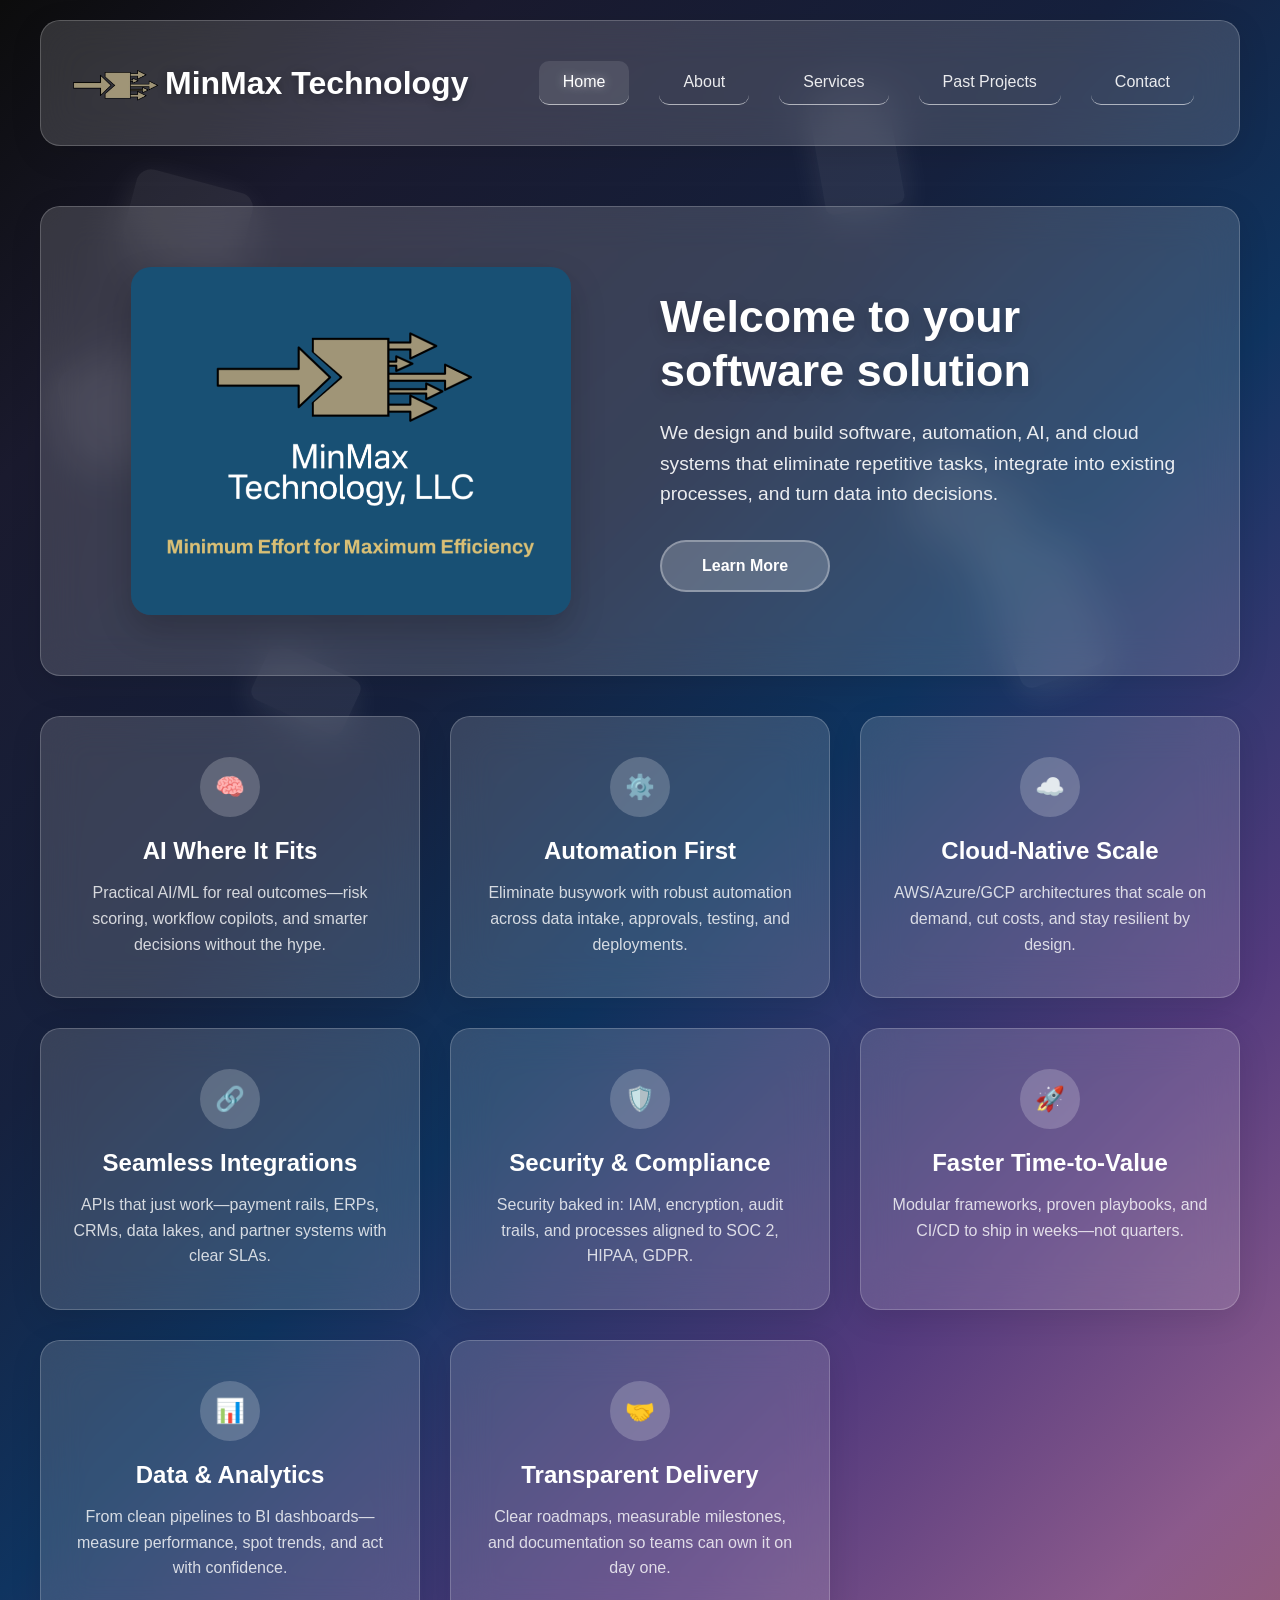
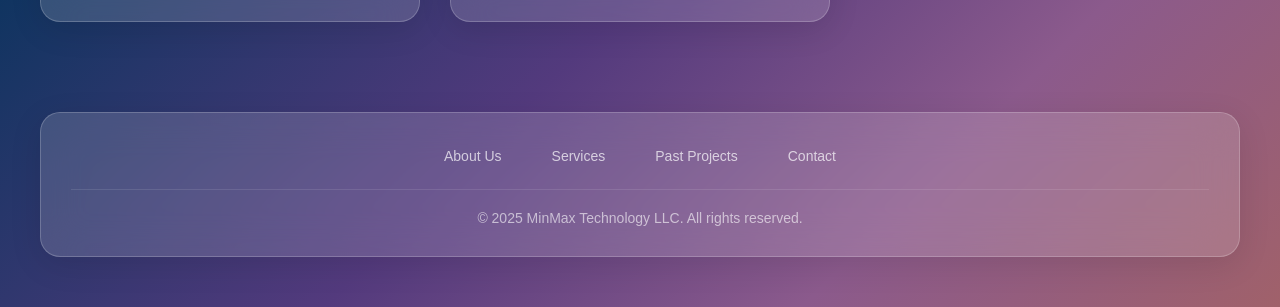
==== commit 3a67af5c: "Update index.html" ====
--- a/index.html
+++ b/index.html
@@ -53,7 +53,7 @@
                     </div>
                     <div class="hero-content">
                         <h1>Welcome to your software solution</h1>
-                        <p>We design and build automation, AI, and cloud systems that eliminate repetitive tasks, integrate into existing processes, and turn data into decisions.</p>
+                        <p>We design and build software, automation, AI, and cloud systems that eliminate repetitive tasks, integrate into existing processes, and turn data into decisions.</p>
                         <a href="#" class="cta-button" onclick="showPage('about')">Learn More</a>
                     </div>
                 </section>
@@ -213,7 +213,7 @@
 				<section class="service-card glass" style="margin-bottom: 2rem; text-align:center;">
 				  <h1>Our Services</h1>
 				  <p></p>
-				  <h2>From automation and AI to cloud, integrations, and enterprise platforms — we deliver technology that streamlines operations, reduces costs, and accelerates growth.</h2>
+				  <h2>From automation and AI to cloud, integrations, and enterprise platforms — we deliver software that streamlines operations, reduces costs, and accelerates growth.</h2>
 				  <p></p>
 				  <a href="#" class="cta-button" onclick="showPage('casestudies')">Past Projects</a>
 				</section>
@@ -554,3 +554,4 @@
 
 
 
+
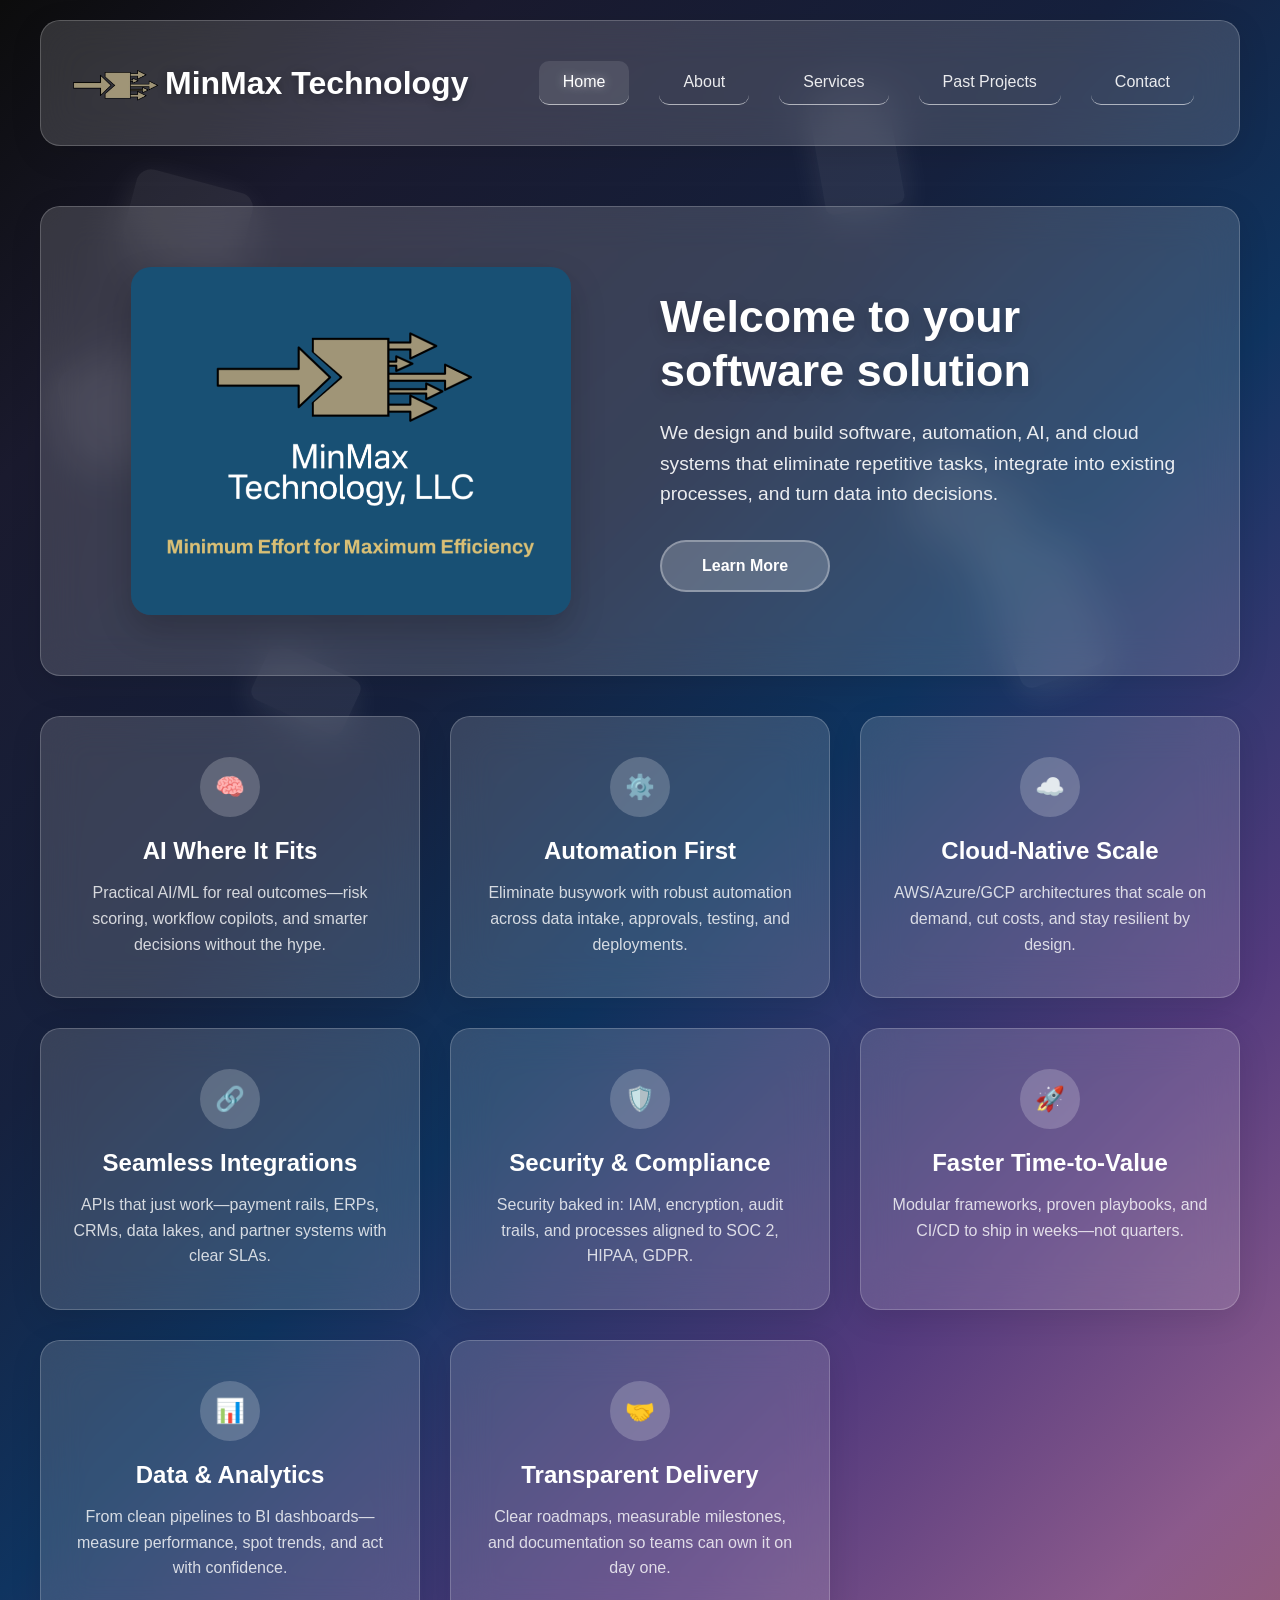
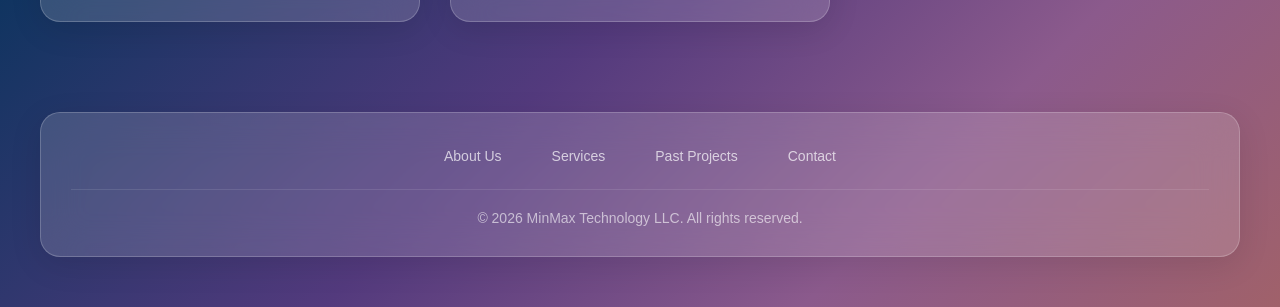
==== commit a83ae7d5: "Update index.html" ====
--- a/index.html
+++ b/index.html
@@ -541,7 +541,7 @@
 						<a href="#" onclick="showPage('contact')">Contact</a>
 					</div>
                     <div class="copyright">
-                        &copy; 2025 MinMax Technology LLC. All rights reserved.</a>
+                        &copy; 2026 MinMax Technology LLC. All rights reserved.</a>
                     </div>
                 </div>
             </footer>
@@ -555,3 +555,4 @@
 
 
 
+
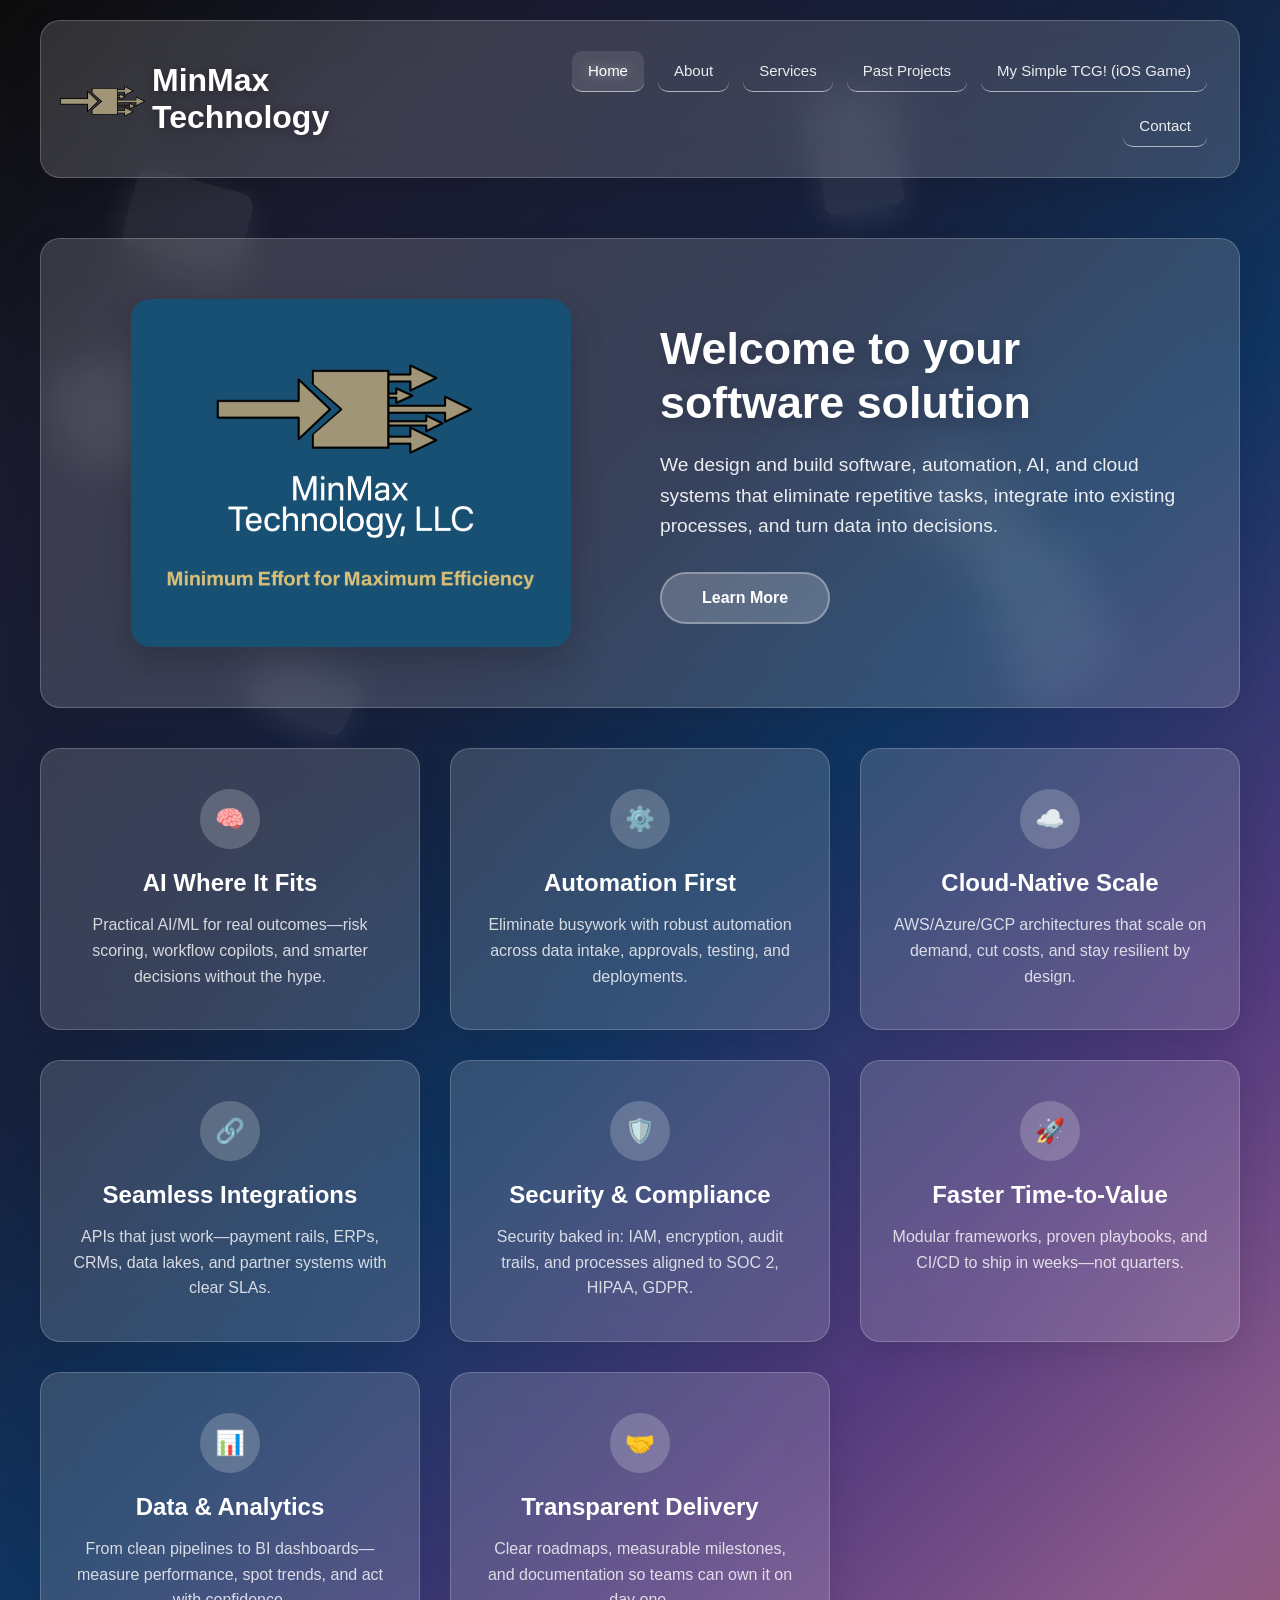
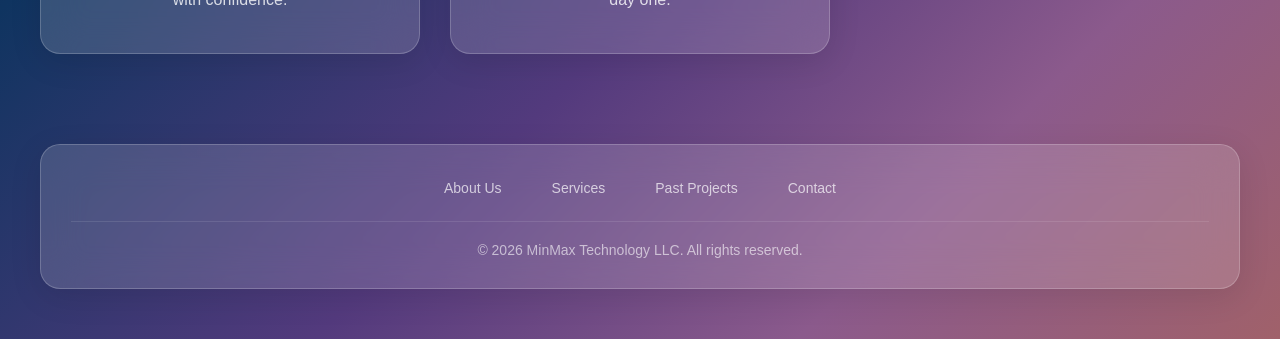
==== commit d172aa15: "Add My Simple TCG nav link" ====
--- a/index.html
+++ b/index.html
@@ -33,12 +33,13 @@
                 </div>
                 <div class="nav-links">
                     <a href="#" onclick="showPage('home')" class="active">Home</a>
-                    <a href="#" onclick="showPage('about')">About</a>
-                    <a href="#" onclick="showPage('services')">Services</a>
-					<a href="#" onclick="showPage('casestudies')">Past Projects</a>
-                    <a href="#" onclick="showPage('contact')">Contact</a>
-					
-                </div>
+                    <a href="#" onclick="showPage('about')">About</a>
+                    <a href="#" onclick="showPage('services')">Services</a>
+					<a href="#" onclick="showPage('casestudies')">Past Projects</a>
+                    <a href="mysimpletcg-support.html">My Simple TCG! (iOS Game)</a>
+                    <a href="#" onclick="showPage('contact')">Contact</a>
+
+                </div>
             </nav>
         </div>
     </header>
--- a/minmaxcss.css
+++ b/minmaxcss.css
@@ -136,12 +136,13 @@
     margin: 0 auto;
 }
 /* Navigation styles */
-nav {
-    display: flex;
-    justify-content: space-between;
-    align-items: center;
-    padding: 30px 45px;
-}
+nav {
+    display: flex;
+    justify-content: space-between;
+    align-items: center;
+    gap: 24px;
+    padding: 30px 32px;
+}
 .logo {
     font-size: 32px;
     font-weight: bold;
@@ -169,21 +170,24 @@
     transform: scale(1.1) translateY(-2px);
     filter: drop-shadow(0 4px 12px rgba(255, 255, 255, 0.4));
 }
-.nav-links {
-    display: flex;
-    gap: 30px;
-}
-.nav-links a {
+.nav-links {
+    display: flex;
+    flex-wrap: wrap;
+    justify-content: flex-end;
+    gap: 14px;
+}
+.nav-links a {
     color: rgba(255, 255, 255, 0.9);
     text-decoration: none;
     font-weight: 500;
     transition: all 0.3s ease;
-    padding: 12px 24px 13px 24px;
-    border-radius: 10px;
-    cursor: pointer;
-    font-size: 16px;
-	border-bottom: 1px solid rgba(255, 255, 255, 0.6);
-}
+    padding: 11px 16px 12px 16px;
+    border-radius: 10px;
+    cursor: pointer;
+    font-size: 15px;
+    white-space: nowrap;
+	border-bottom: 1px solid rgba(255, 255, 255, 0.6);
+}
 .nav-links a:hover,
 .nav-links a.active {
     color: white;
@@ -727,4 +731,4 @@
     .logo {
         font-size: 22px;
     }
-}+}
